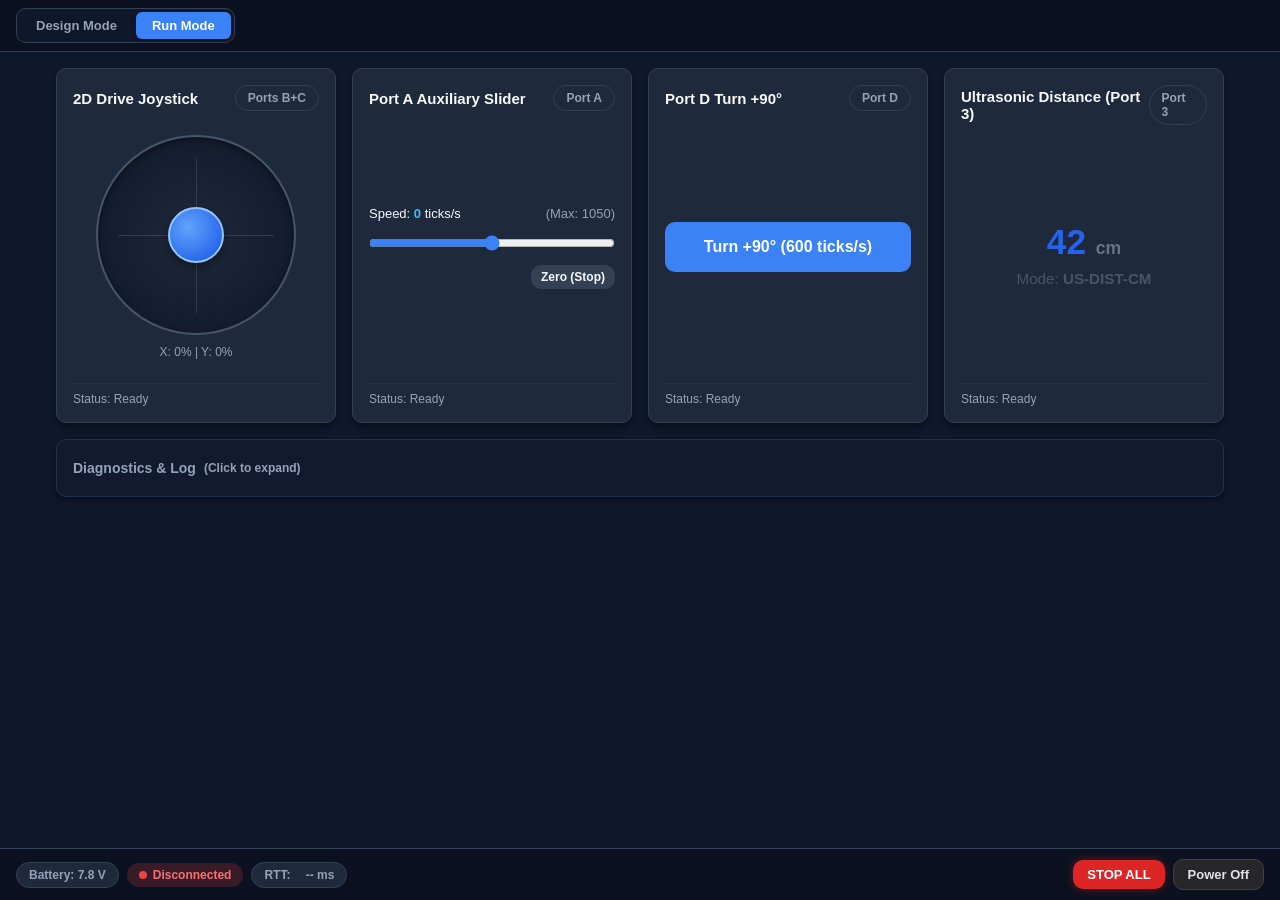
==== web_assets/index.html @ 650af253 "refactor(ui): replace bloated top headers with single tab bar and move status to footer" ====
<!DOCTYPE html>
<html lang="en">
<head>
    <meta charset="UTF-8">
    <meta name="viewport" content="width=device-width, initial-scale=1.0, maximum-scale=1.0, user-scalable=no">
    <title>EV3 Mindstorms - Run Mode</title>
    <link rel="stylesheet" href="style.css">
</head>
<body>
    <!-- Top Tab Navigation -->
    <nav class="top-nav">
        <div class="tab-group">
            <a href="/design" id="btn-mode-design" class="tab-btn">Design Mode</a>
            <a href="/run" id="btn-mode-run" class="tab-btn active">Run Mode</a>
        </div>
    </nav>

    <!-- Main Container -->
    <main class="container">
        <section id="run-view" class="view-panel">
            <div id="run-empty-notice" class="card empty-notice" style="display: none;">
                <h3>No Widgets Configured</h3>
                <p>Configure controls and motor port assignments in Design Mode.</p>
                <a href="/design" class="btn btn-primary" style="margin-top: 12px; display: inline-block;">
                    Open Design Mode
                </a>
            </div>

            <div id="run-widget-list" class="run-widget-list">
                <!-- Dynamically populated run-mode cards -->
            </div>
        </section>

        <!-- Diagnostics Drawer -->
        <section class="diagnostics-drawer card">
            <details id="diagnostics-details">
                <summary class="diagnostics-summary">
                    <span>Diagnostics &amp; Log</span>
                    <span class="text-muted text-sm">(Click to expand)</span>
                </summary>

                <div class="diagnostics-content">
                    <div class="telemetry-table-container">
                        <table class="telemetry-table">
                            <thead>
                                <tr>
                                    <th>Port</th>
                                    <th>Status</th>
                                    <th>Speed</th>
                                    <th>Position</th>
                                    <th>Duty</th>
                                    <th>Polarity</th>
                                </tr>
                            </thead>
                            <tbody id="telemetry-table-body">
                                <tr><td colspan="6" style="text-align:center;">Waiting for telemetry...</td></tr>
                            </tbody>
                        </table>
                    </div>

                    <div class="log-container">
                        <div class="log-header">
                            <span>Command &amp; Event Log</span>
                            <button id="btn-clear-log" class="btn btn-sm btn-secondary">Clear Log</button>
                        </div>
                        <div id="log-box" class="log-box">
                            <div class="log-entry log-info">[System] Run Mode initialized.</div>
                        </div>
                    </div>
                </div>
            </details>
        </section>
    </main>

    <footer class="footer">
        <div class="footer-status">
            <div id="battery-badge" class="badge badge-info" title="EV3 Battery Voltage">
                <span>Battery: <strong id="battery-val">7.8</strong> V</span>
            </div>
            <div id="conn-badge" class="badge badge-connected">
                <span class="dot"></span>
                <span id="conn-text">Online</span>
            </div>
            <div id="latency-badge" class="badge badge-info" title="Round Trip Time">
                <span>RTT: <strong id="latency-val">12</strong> ms</span>
            </div>
        </div>
        <div class="footer-actions">
            <button id="btn-estop-header" class="btn btn-danger btn-estop" title="Emergency Stop All Motors (Spacebar)">
                STOP ALL
            </button>
            <button id="btn-shutdown-header" class="btn btn-secondary btn-shutdown" title="Safely Power Off EV3 Brick">
                Power Off
            </button>
        </div>
    </footer>

    <script src="app.js"></script>
</body>
</html>
---- web_assets/style.css ----
:root {
    --bg-dark: #0f172a;
    --bg-card: #1e293b;
    --bg-card-hover: #334155;
    --text-main: #f8fafc;
    --text-muted: #94a3b8;
    --primary: #3b82f6;
    --primary-hover: #2563eb;
    --danger: #ef4444;
    --danger-hover: #dc2626;
    --warning: #f59e0b;
    --warning-hover: #d97706;
    --success: #10b981;
    --border: #334155;
    --radius: 10px;
    --shadow: 0 4px 6px -1px rgba(0, 0, 0, 0.3), 0 2px 4px -2px rgba(0, 0, 0, 0.3);
}

* {
    box-sizing: border-box;
    margin: 0;
    padding: 0;
    font-family: -apple-system, BlinkMacSystemFont, "Segoe UI", Roboto, Oxygen, Ubuntu, Cantarell, "Open Sans", sans-serif;
    user-select: none;
    -webkit-user-select: none;
    -webkit-touch-callout: none;
}

body {
    background-color: var(--bg-dark);
    color: var(--text-main);
    min-height: 100vh;
    display: flex;
    flex-direction: column;
}

/* Top Tab Navigation */
.top-nav {
    background-color: #0b1120;
    border-bottom: 1px solid var(--border);
    padding: 8px 16px;
    display: flex;
    justify-content: space-between;
    align-items: center;
    position: sticky;
    top: 0;
    z-index: 100;
}

.tab-group {
    display: flex;
    background: #0f172a;
    border-radius: var(--radius);
    padding: 3px;
    border: 1px solid var(--border);
    gap: 3px;
}

.tab-btn {
    background: transparent;
    color: var(--text-muted);
    border-radius: 6px;
    padding: 6px 16px;
    font-size: 13px;
    font-weight: 600;
    text-decoration: none;
    transition: all 0.15s ease;
}

.tab-btn:hover {
    color: var(--text-main);
}

.tab-btn.active {
    background: var(--primary);
    color: #ffffff;
    box-shadow: 0 2px 4px rgba(0, 0, 0, 0.2);
}

/* Badges */
.badge {
    padding: 5px 12px;
    border-radius: 9999px;
    font-size: 12px;
    font-weight: 600;
    display: inline-flex;
    align-items: center;
    gap: 6px;
}

.badge .dot {
    width: 8px;
    height: 8px;
    border-radius: 50%;
}

.badge-connected {
    background-color: rgba(16, 185, 129, 0.2);
    color: #34d399;
}
.badge-connected .dot { background-color: #10b981; }

.badge-connecting {
    background-color: rgba(245, 158, 11, 0.2);
    color: #fbbf24;
}
.badge-connecting .dot { background-color: #f59e0b; }

.badge-error {
    background-color: rgba(239, 68, 68, 0.2);
    color: #f87171;
}
.badge-error .dot { background-color: #ef4444; }

.badge-info {
    background-color: #1e293b;
    color: var(--text-muted);
    border: 1px solid var(--border);
}

#latency-badge {
    min-width: 96px;
    justify-content: center;
    font-variant-numeric: tabular-nums;
}

#latency-val {
    font-variant-numeric: tabular-nums;
    display: inline-block;
    min-width: 20px;
    text-align: right;
}

/* Buttons */
.btn {
    padding: 7px 14px;
    border-radius: var(--radius);
    border: none;
    font-weight: 600;
    font-size: 13px;
    cursor: pointer;
    transition: background-color 0.15s, transform 0.05s;
    display: inline-flex;
    align-items: center;
    justify-content: center;
    gap: 6px;
}

.btn:active {
    transform: scale(0.97);
}

.btn-primary { background-color: var(--primary); color: white; }
.btn-primary:hover { background-color: var(--primary-hover); }

.btn-danger { background-color: var(--danger); color: white; }
.btn-danger:hover { background-color: var(--danger-hover); }

.btn-warning { background-color: var(--warning); color: #1e293b; }
.btn-warning:hover { background-color: var(--warning-hover); }

.btn-secondary { background-color: #334155; color: var(--text-main); }
.btn-secondary:hover { background-color: #475569; }

.btn-sm {
    padding: 5px 10px;
    font-size: 12px;
}

.btn-estop {
    background: #dc2626;
    color: white;
    font-size: 13px;
    box-shadow: 0 0 10px rgba(220, 38, 38, 0.4);
}
.btn-estop:hover { background: #b91c1c; }

.btn-shutdown {
    background: #27272a;
    color: #e4e4e7;
    border: 1px solid #3f3f46;
}
.btn-shutdown:hover { background: #3f3f46; }



/* Layout Container */
.container {
    max-width: 1200px;
    width: 100%;
    margin: 0 auto;
    padding: 16px;
    display: flex;
    flex-direction: column;
    gap: 16px;
    flex: 1;
}

.view-panel {
    display: flex;
    flex-direction: column;
    gap: 16px;
}

/* Card generic */
.card {
    background-color: var(--bg-card);
    border: 1px solid var(--border);
    border-radius: var(--radius);
    padding: 16px;
    box-shadow: var(--shadow);
}

.card-header {
    display: flex;
    justify-content: space-between;
    align-items: center;
    margin-bottom: 12px;
}

.card-header h2, .card-header h3 {
    font-size: 16px;
    font-weight: 600;
}

/* Hardware Inventory Panel */
.hardware-card {
    background: #172033;
}

.hardware-grid {
    display: grid;
    grid-template-columns: repeat(auto-fit, minmax(220px, 1fr));
    gap: 10px;
}

.hw-item {
    background: #0f172a;
    border: 1px solid var(--border);
    border-radius: 8px;
    padding: 10px 12px;
    display: flex;
    justify-content: space-between;
    align-items: center;
}

.hw-port-badge {
    font-weight: 700;
    font-size: 13px;
    color: #f59e0b;
}

.hw-driver {
    font-size: 12px;
    color: var(--text-muted);
}

.hw-connected {
    border-color: rgba(16, 185, 129, 0.4);
}

.hw-disconnected {
    border-color: rgba(148, 163, 184, 0.2);
    opacity: 0.6;
}

/* Builder Toolbar Card */
.builder-toolbar-card {
    background: #1a2436;
}

.builder-toolbar {
    display: flex;
    justify-content: space-between;
    align-items: center;
    flex-wrap: wrap;
    gap: 12px;
}

.builder-select-group {
    display: flex;
    align-items: center;
    gap: 8px;
}

.builder-select-group label {
    font-size: 13px;
    font-weight: 600;
    color: var(--text-muted);
}

.builder-select-group select, .widget-config-field select, .widget-config-field input[type="text"], .widget-config-field input[type="number"] {
    background: #0f172a;
    color: var(--text-main);
    border: 1px solid var(--border);
    border-radius: 6px;
    padding: 6px 10px;
    font-size: 13px;
    outline: none;
    width: 100%;
    max-width: 100%;
    min-width: 0;
    box-sizing: border-box;
    text-overflow: ellipsis;
}

.builder-select-group select:focus, .widget-config-field select:focus, .widget-config-field input:focus {
    border-color: var(--primary);
}

.builder-buttons {
    display: flex;
    gap: 8px;
}

/* Design Widget Card List */
.widget-list-header {
    display: flex;
    justify-content: space-between;
    align-items: center;
    padding: 0 4px;
}

.widget-list-header h3 {
    font-size: 15px;
    color: var(--text-muted);
}

.design-widget-list, .run-widget-list {
    display: grid;
    grid-template-columns: repeat(auto-fit, minmax(260px, 1fr));
    gap: 16px;
}

.design-card {
    background: #1b263b;
    border: 1px dashed #475569;
    border-radius: var(--radius);
    padding: 14px;
    display: flex;
    flex-direction: column;
    gap: 12px;
    min-width: 0;
}

.design-card-header {
    display: flex;
    justify-content: space-between;
    align-items: center;
    border-bottom: 1px solid var(--border);
    padding-bottom: 8px;
}

.design-card-title {
    font-size: 14px;
    font-weight: 700;
    display: flex;
    align-items: center;
    gap: 6px;
}

.widget-config-grid {
    display: grid;
    grid-template-columns: 1fr 1fr;
    gap: 10px;
    min-width: 0;
}

.widget-config-field {
    display: flex;
    flex-direction: column;
    gap: 4px;
    min-width: 0;
}

.widget-config-field.full-width {
    grid-column: 1 / -1;
    min-width: 0;
}

.widget-config-field label {
    font-size: 11px;
    color: var(--text-muted);
    font-weight: 600;
    text-transform: uppercase;
}

/* RUN MODE STYLES */
.run-card {
    background: var(--bg-card);
    border: 1px solid var(--border);
    border-radius: var(--radius);
    padding: 16px;
    box-shadow: var(--shadow);
    display: flex;
    flex-direction: column;
    gap: 12px;
    min-width: 0;
}

.run-card-header {
    display: flex;
    justify-content: space-between;
    align-items: center;
}

.run-card-title {
    font-size: 15px;
    font-weight: 700;
}

.run-card-status {
    font-size: 12px;
    color: var(--text-muted);
    font-variant-numeric: tabular-nums;
    margin-top: auto;
    padding-top: 8px;
    border-top: 1px solid rgba(148, 163, 184, 0.1);
}

.empty-notice {
    text-align: center;
    padding: 40px 20px;
}

.empty-notice h3 {
    margin-bottom: 8px;
}

.empty-notice p {
    color: var(--text-muted);
    font-size: 14px;
}

/* 2D Virtual Joystick Widget */
.joystick-container {
    display: flex;
    flex-direction: column;
    align-items: center;
    justify-content: center;
    flex: 1;
    padding: 12px 0;
    touch-action: none;
}

.joystick-boundary {
    width: 200px;
    height: 200px;
    border-radius: 50%;
    background: radial-gradient(circle, #1e293b 0%, #0f172a 100%);
    border: 2px solid #475569;
    position: relative;
    touch-action: none;
    box-shadow: inset 0 2px 6px rgba(0, 0, 0, 0.5);
    cursor: crosshair;
}

.joystick-crosshair-x {
    position: absolute;
    top: 50%;
    left: 10%;
    right: 10%;
    height: 1px;
    background: rgba(148, 163, 184, 0.2);
    pointer-events: none;
}

.joystick-crosshair-y {
    position: absolute;
    left: 50%;
    top: 10%;
    bottom: 10%;
    width: 1px;
    background: rgba(148, 163, 184, 0.2);
    pointer-events: none;
}

.joystick-knob {
    width: 56px;
    height: 56px;
    border-radius: 50%;
    background: radial-gradient(circle at 35% 35%, #60a5fa 0%, #2563eb 80%);
    border: 2px solid #93c5fd;
    position: absolute;
    top: calc(50% - 28px);
    left: calc(50% - 28px);
    cursor: grab;
    touch-action: none;
    box-shadow: 0 4px 10px rgba(0, 0, 0, 0.4);
    transition: transform 0.05s ease-out;
}

.joystick-knob:active, .joystick-knob.active {
    cursor: grabbing;
    background: radial-gradient(circle at 35% 35%, #93c5fd 0%, #1d4ed8 80%);
    box-shadow: 0 0 14px rgba(59, 130, 246, 0.7);
}

.joystick-readout {
    margin-top: 10px;
    font-size: 12px;
    color: var(--text-muted);
    font-variant-numeric: tabular-nums;
    text-align: center;
}

/* Speed Slider Widget */
.run-slider-box {
    display: flex;
    flex-direction: column;
    justify-content: center;
    flex: 1;
    gap: 8px;
    padding: 8px 0;
}

.slider-val-row {
    display: flex;
    justify-content: space-between;
    align-items: center;
    font-size: 13px;
}

.slider-val-readout {
    font-weight: 700;
    color: #38bdf8;
    font-variant-numeric: tabular-nums;
}

.run-range-slider {
    width: 100%;
    height: 28px;
    accent-color: var(--primary);
    cursor: pointer;
}

.slider-actions {
    display: flex;
    justify-content: flex-end;
    gap: 8px;
}

/* Action Buttons (Momentary, Toggle, Timed, Step) */
.run-button-box {
    display: flex;
    flex-direction: column;
    justify-content: center;
    flex: 1;
    gap: 8px;
    padding: 8px 0;
}

/* Sensor Display Widget */
.run-sensor-box {
    display: flex;
    flex-direction: column;
    justify-content: center;
    flex: 1;
    text-align: center;
    padding: 18px 0;
}

.btn-big-action {
    width: 100%;
    padding: 16px;
    font-size: 16px;
    border-radius: var(--radius);
    touch-action: manipulation;
}

.btn-big-action.toggle-active {
    background-color: var(--success);
    color: #0f172a;
    box-shadow: 0 0 12px rgba(16, 185, 129, 0.5);
}

/* Diagnostics Drawer */
.diagnostics-drawer {
    background: #111a2e;
    border-color: #24324a;
}

.diagnostics-summary {
    cursor: pointer;
    font-size: 14px;
    font-weight: 600;
    color: var(--text-muted);
    display: flex;
    align-items: center;
    gap: 8px;
    padding: 4px 0;
}

.diagnostics-summary:hover {
    color: var(--text-main);
}

.diagnostics-content {
    margin-top: 14px;
    display: flex;
    flex-direction: column;
    gap: 16px;
}

.telemetry-table-container {
    overflow-x: auto;
}

.telemetry-table {
    width: 100%;
    border-collapse: collapse;
    font-size: 12px;
}

.telemetry-table th, .telemetry-table td {
    padding: 6px 10px;
    border-bottom: 1px solid var(--border);
    text-align: left;
    font-variant-numeric: tabular-nums;
}

.telemetry-table th {
    color: var(--text-muted);
    font-weight: 600;
    text-transform: uppercase;
}

.log-container {
    display: flex;
    flex-direction: column;
    gap: 6px;
}

.log-header {
    display: flex;
    justify-content: space-between;
    align-items: center;
    font-size: 13px;
    font-weight: 600;
}

.log-box {
    background: #090e1a;
    border: 1px solid var(--border);
    border-radius: 6px;
    height: 120px;
    overflow-y: auto;
    padding: 8px;
    font-family: monospace;
    font-size: 11px;
}

.log-entry {
    line-height: 1.5;
}

.log-info { color: #94a3b8; }
.log-success { color: #34d399; }
.log-error { color: #f87171; }

/* Footer Status Bar */
.footer {
    display: flex;
    justify-content: space-between;
    align-items: center;
    padding: 10px 16px;
    background-color: #0b1120;
    border-top: 1px solid var(--border);
    margin-top: auto;
    gap: 12px;
    flex-wrap: wrap;
}

.footer-status {
    display: flex;
    align-items: center;
    gap: 8px;
    flex-wrap: wrap;
}

.footer-actions {
    display: flex;
    align-items: center;
    gap: 8px;
}

.text-muted { color: var(--text-muted); }
.text-sm { font-size: 12px; }

/* Mobile Optimizations */
@media (max-width: 600px) {
    .top-nav {
        padding: 6px 10px;
    }
    .footer {
        justify-content: center;
        padding: 8px 10px;
    }
    .container {
        padding: 10px;
    }
    .design-widget-list, .run-widget-list {
        grid-template-columns: 1fr;
    }
    .widget-config-grid {
        grid-template-columns: 1fr;
    }
}
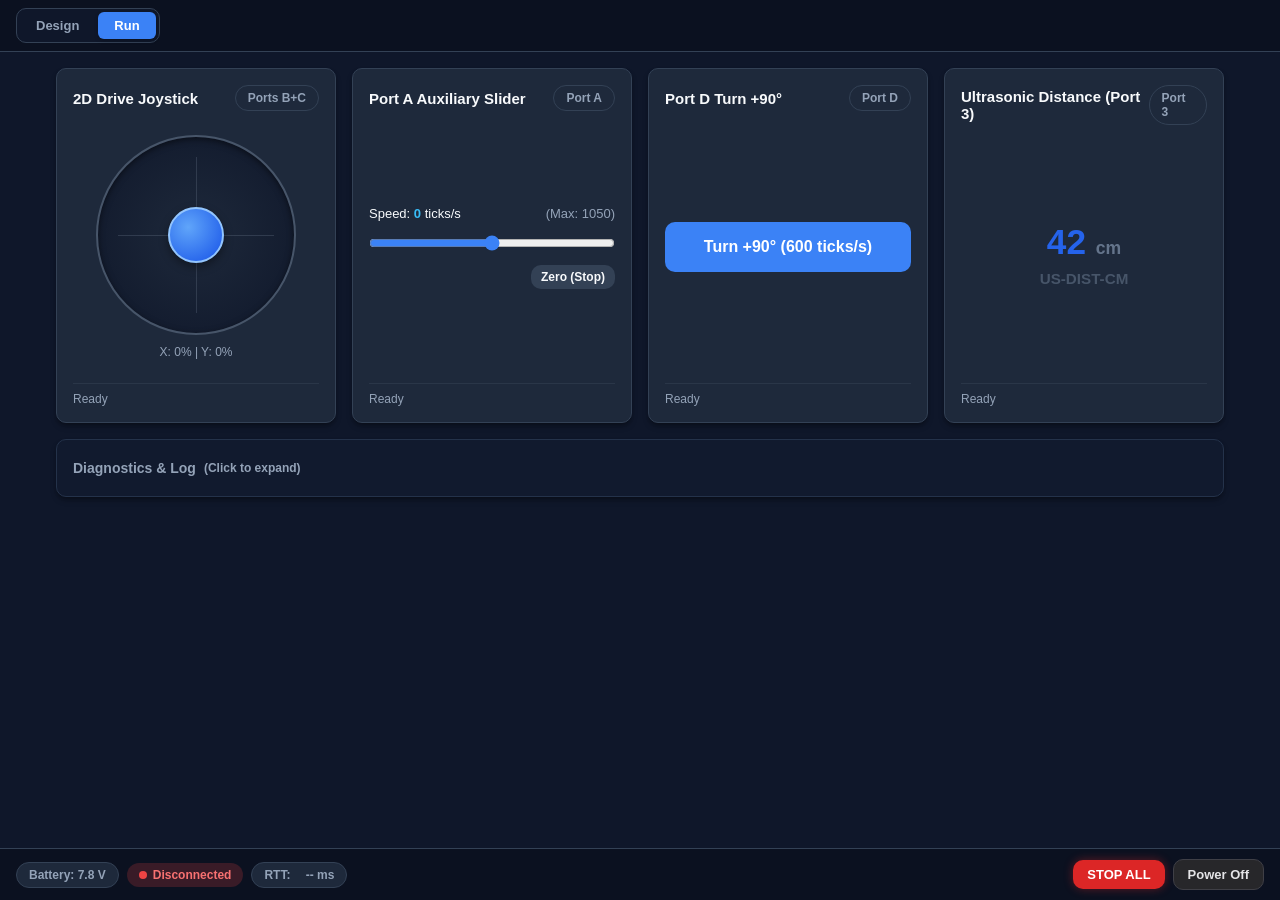
==== commit b237f04e: "refactor(ui): remove word 'Mode' and eliminate redundant labels" ====
--- a/web_assets/index.html
+++ b/web_assets/index.html
@@ -3,15 +3,15 @@
 <head>
     <meta charset="UTF-8">
     <meta name="viewport" content="width=device-width, initial-scale=1.0, maximum-scale=1.0, user-scalable=no">
-    <title>EV3 Mindstorms - Run Mode</title>
+    <title>EV3 Mindstorms - Run</title>
     <link rel="stylesheet" href="style.css">
 </head>
 <body>
     <!-- Top Tab Navigation -->
     <nav class="top-nav">
         <div class="tab-group">
-            <a href="/design" id="btn-mode-design" class="tab-btn">Design Mode</a>
-            <a href="/run" id="btn-mode-run" class="tab-btn active">Run Mode</a>
+            <a href="/design" id="btn-mode-design" class="tab-btn">Design</a>
+            <a href="/run" id="btn-mode-run" class="tab-btn active">Run</a>
         </div>
     </nav>
 
@@ -19,15 +19,15 @@
     <main class="container">
         <section id="run-view" class="view-panel">
             <div id="run-empty-notice" class="card empty-notice" style="display: none;">
-                <h3>No Widgets Configured</h3>
-                <p>Configure controls and motor port assignments in Design Mode.</p>
+                <h3>No Controls Configured</h3>
+                <p>Create robot controls and assign motor ports.</p>
                 <a href="/design" class="btn btn-primary" style="margin-top: 12px; display: inline-block;">
-                    Open Design Mode
+                    Open Design
                 </a>
             </div>
 
             <div id="run-widget-list" class="run-widget-list">
-                <!-- Dynamically populated run-mode cards -->
+                <!-- Dynamically populated run cards -->
             </div>
         </section>
 
@@ -61,10 +61,10 @@
                     <div class="log-container">
                         <div class="log-header">
                             <span>Command &amp; Event Log</span>
-                            <button id="btn-clear-log" class="btn btn-sm btn-secondary">Clear Log</button>
+                            <button id="btn-clear-log" class="btn btn-sm btn-secondary">Clear</button>
                         </div>
                         <div id="log-box" class="log-box">
-                            <div class="log-entry log-info">[System] Run Mode initialized.</div>
+                            <div class="log-entry log-info">[System] Run initialized.</div>
                         </div>
                     </div>
                 </div>
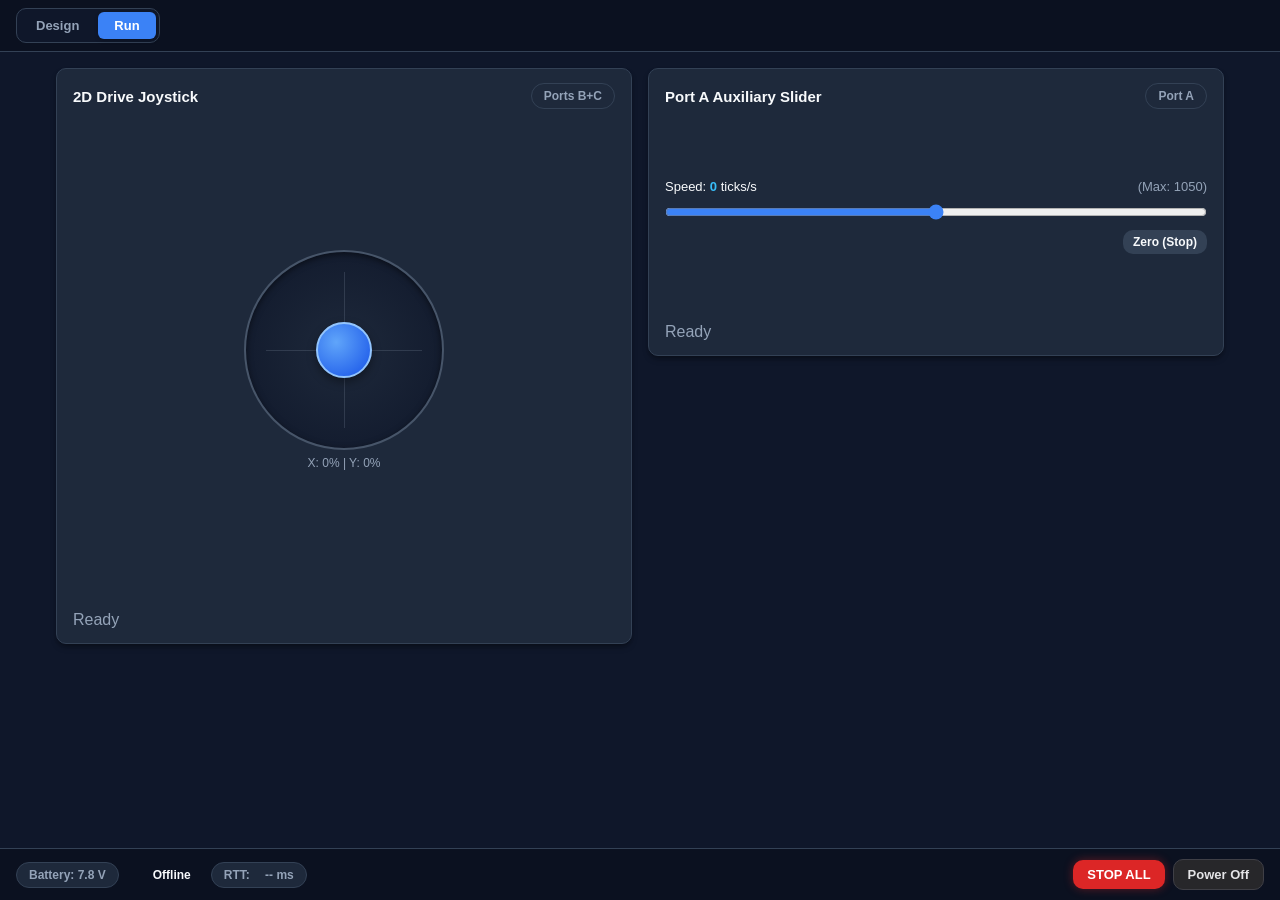
==== commit 25110ed2: "refactor(ui): eliminate over-engineering across joystick, buttons, assets, and frontend code" ====
--- a/web_assets/index.html
+++ b/web_assets/index.html
@@ -30,46 +30,6 @@
                 <!-- Dynamically populated run cards -->
             </div>
         </section>
-
-        <!-- Diagnostics Drawer -->
-        <section class="diagnostics-drawer card">
-            <details id="diagnostics-details">
-                <summary class="diagnostics-summary">
-                    <span>Diagnostics &amp; Log</span>
-                    <span class="text-muted text-sm">(Click to expand)</span>
-                </summary>
-
-                <div class="diagnostics-content">
-                    <div class="telemetry-table-container">
-                        <table class="telemetry-table">
-                            <thead>
-                                <tr>
-                                    <th>Port</th>
-                                    <th>Status</th>
-                                    <th>Speed</th>
-                                    <th>Position</th>
-                                    <th>Duty</th>
-                                    <th>Polarity</th>
-                                </tr>
-                            </thead>
-                            <tbody id="telemetry-table-body">
-                                <tr><td colspan="6" style="text-align:center;">Waiting for telemetry...</td></tr>
-                            </tbody>
-                        </table>
-                    </div>
-
-                    <div class="log-container">
-                        <div class="log-header">
-                            <span>Command &amp; Event Log</span>
-                            <button id="btn-clear-log" class="btn btn-sm btn-secondary">Clear</button>
-                        </div>
-                        <div id="log-box" class="log-box">
-                            <div class="log-entry log-info">[System] Run initialized.</div>
-                        </div>
-                    </div>
-                </div>
-            </details>
-        </section>
     </main>
 
     <footer class="footer">
--- a/web_assets/style.css
+++ b/web_assets/style.css
@@ -326,10 +326,25 @@
     color: var(--text-muted);
 }
 
-.design-widget-list, .run-widget-list {
+.design-widget-list {
     display: grid;
-    grid-template-columns: repeat(auto-fit, minmax(260px, 1fr));
+    grid-template-columns: repeat(auto-fit, minmax(280px, 1fr));
     gap: 16px;
+}
+
+.run-widget-list {
+    display: grid;
+    grid-template-columns: repeat(2, 1fr);
+    grid-auto-flow: dense;
+    gap: 14px;
+    align-items: stretch;
+}
+
+@media (min-width: 768px) {
+    .run-widget-list {
+        grid-template-columns: repeat(4, 1fr);
+        gap: 16px;
+    }
 }
 
 .design-card {
@@ -385,17 +400,34 @@
     text-transform: uppercase;
 }
 
-/* RUN MODE STYLES */
+/* RUN DASHBOARD STYLES */
 .run-card {
     background: var(--bg-card);
     border: 1px solid var(--border);
     border-radius: var(--radius);
-    padding: 16px;
+    padding: 14px 16px;
     box-shadow: var(--shadow);
     display: flex;
     flex-direction: column;
-    gap: 12px;
+    justify-content: space-between;
     min-width: 0;
+    box-sizing: border-box;
+}
+
+/* 2x2 Square Widget (Joystick) */
+.run-card-2x2 {
+    grid-column: span 2;
+    grid-row: span 2;
+    aspect-ratio: 1 / 1;
+    min-height: min-content;
+}
+
+/* 2x1 Half-Height Widget (Slider, Buttons, Sensor) */
+.run-card-2x1 {
+    grid-column: span 2;
+    grid-row: span 1;
+    aspect-ratio: 2 / 1;
+    min-height: min-content;
 }
 
 .run-card-header {
@@ -439,13 +471,13 @@
     align-items: center;
     justify-content: center;
     flex: 1;
-    padding: 12px 0;
+    padding: 4px 0;
     touch-action: none;
 }
 
 .joystick-boundary {
-    width: 200px;
-    height: 200px;
+    width: clamp(150px, 42vw, 200px);
+    height: clamp(150px, 42vw, 200px);
     border-radius: 50%;
     background: radial-gradient(circle, #1e293b 0%, #0f172a 100%);
     border: 2px solid #475569;
@@ -497,7 +529,7 @@
 }
 
 .joystick-readout {
-    margin-top: 10px;
+    margin-top: 6px;
     font-size: 12px;
     color: var(--text-muted);
     font-variant-numeric: tabular-nums;
@@ -510,8 +542,8 @@
     flex-direction: column;
     justify-content: center;
     flex: 1;
-    gap: 8px;
-    padding: 8px 0;
+    gap: 6px;
+    padding: 2px 0;
 }
 
 .slider-val-row {
@@ -529,7 +561,7 @@
 
 .run-range-slider {
     width: 100%;
-    height: 28px;
+    height: 24px;
     accent-color: var(--primary);
     cursor: pointer;
 }
@@ -537,7 +569,6 @@
 .slider-actions {
     display: flex;
     justify-content: flex-end;
-    gap: 8px;
 }
 
 /* Action Buttons (Momentary, Toggle, Timed, Step) */
@@ -546,8 +577,7 @@
     flex-direction: column;
     justify-content: center;
     flex: 1;
-    gap: 8px;
-    padding: 8px 0;
+    padding: 2px 0;
 }
 
 /* Sensor Display Widget */
@@ -557,13 +587,14 @@
     justify-content: center;
     flex: 1;
     text-align: center;
-    padding: 18px 0;
+    padding: 4px 0;
 }
 
 .btn-big-action {
     width: 100%;
-    padding: 16px;
-    font-size: 16px;
+    padding: 12px 14px;
+    font-size: 14px;
+    font-weight: 600;
     border-radius: var(--radius);
     touch-action: manipulation;
 }
@@ -699,7 +730,7 @@
     .container {
         padding: 10px;
     }
-    .design-widget-list, .run-widget-list {
+    .design-widget-list {
         grid-template-columns: 1fr;
     }
     .widget-config-grid {
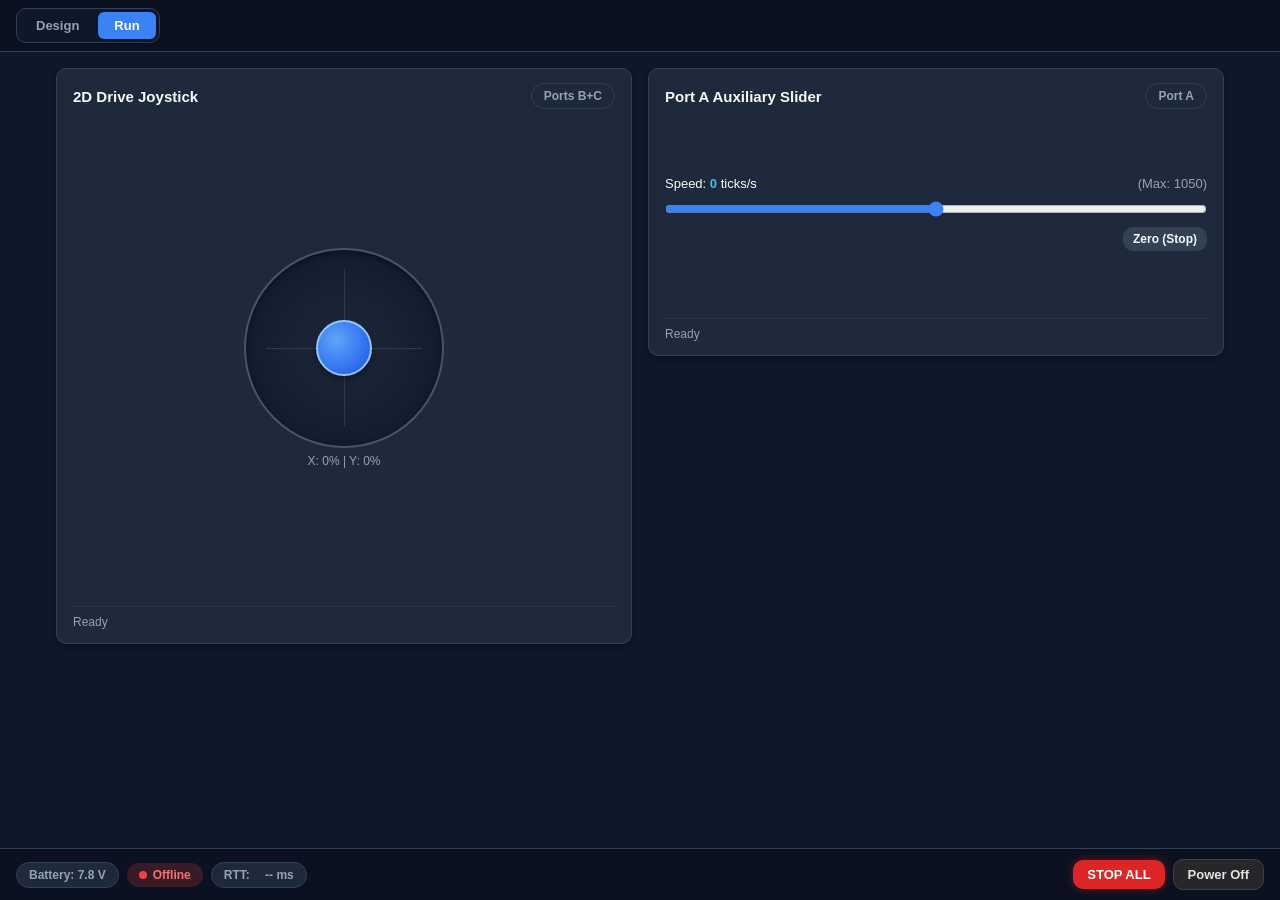
==== commit 47873ae4: "refactor: simplify codebase, unify API routing, eliminate dead code, and add architectural placement" ====
--- a/web_assets/index.html
+++ b/web_assets/index.html
@@ -10,8 +10,8 @@
     <!-- Top Tab Navigation -->
     <nav class="top-nav">
         <div class="tab-group">
-            <a href="/design" id="btn-mode-design" class="tab-btn">Design</a>
-            <a href="/run" id="btn-mode-run" class="tab-btn active">Run</a>
+            <a href="/design" id="btn-nav-design" class="tab-btn">Design</a>
+            <a href="/run" id="btn-nav-run" class="tab-btn active">Run</a>
         </div>
     </nav>
 
--- a/web_assets/style.css
+++ b/web_assets/style.css
@@ -100,17 +100,21 @@
 }
 .badge-connected .dot { background-color: #10b981; }
 
-.badge-connecting {
-    background-color: rgba(245, 158, 11, 0.2);
-    color: #fbbf24;
-}
-.badge-connecting .dot { background-color: #f59e0b; }
-
-.badge-error {
+.badge-disconnected {
     background-color: rgba(239, 68, 68, 0.2);
     color: #f87171;
 }
-.badge-error .dot { background-color: #ef4444; }
+.badge-disconnected .dot { background-color: #ef4444; }
+
+.badge-ready {
+    background-color: rgba(59, 130, 246, 0.2);
+    color: #60a5fa;
+}
+
+.badge-running {
+    background-color: rgba(16, 185, 129, 0.2);
+    color: #34d399;
+}
 
 .badge-info {
     background-color: #1e293b;
@@ -155,9 +159,6 @@
 
 .btn-danger { background-color: var(--danger); color: white; }
 .btn-danger:hover { background-color: var(--danger-hover); }
-
-.btn-warning { background-color: var(--warning); color: #1e293b; }
-.btn-warning:hover { background-color: var(--warning-hover); }
 
 .btn-secondary { background-color: #334155; color: var(--text-main); }
 .btn-secondary:hover { background-color: #475569; }
@@ -240,28 +241,29 @@
     border-radius: 8px;
     padding: 10px 12px;
     display: flex;
-    justify-content: space-between;
-    align-items: center;
-}
-
-.hw-port-badge {
+    flex-direction: column;
+    gap: 4px;
+}
+
+.hw-item.active {
+    border-color: rgba(16, 185, 129, 0.4);
+}
+
+.hw-item-header {
+    display: flex;
+    justify-content: space-between;
+    align-items: center;
+}
+
+.hw-port-label {
     font-weight: 700;
     font-size: 13px;
     color: #f59e0b;
 }
 
-.hw-driver {
+.hw-driver-name {
     font-size: 12px;
     color: var(--text-muted);
-}
-
-.hw-connected {
-    border-color: rgba(16, 185, 129, 0.4);
-}
-
-.hw-disconnected {
-    border-color: rgba(148, 163, 184, 0.2);
-    opacity: 0.6;
 }
 
 /* Builder Toolbar Card */
@@ -441,7 +443,7 @@
     font-weight: 700;
 }
 
-.run-card-status {
+.run-card-footer {
     font-size: 12px;
     color: var(--text-muted);
     font-variant-numeric: tabular-nums;
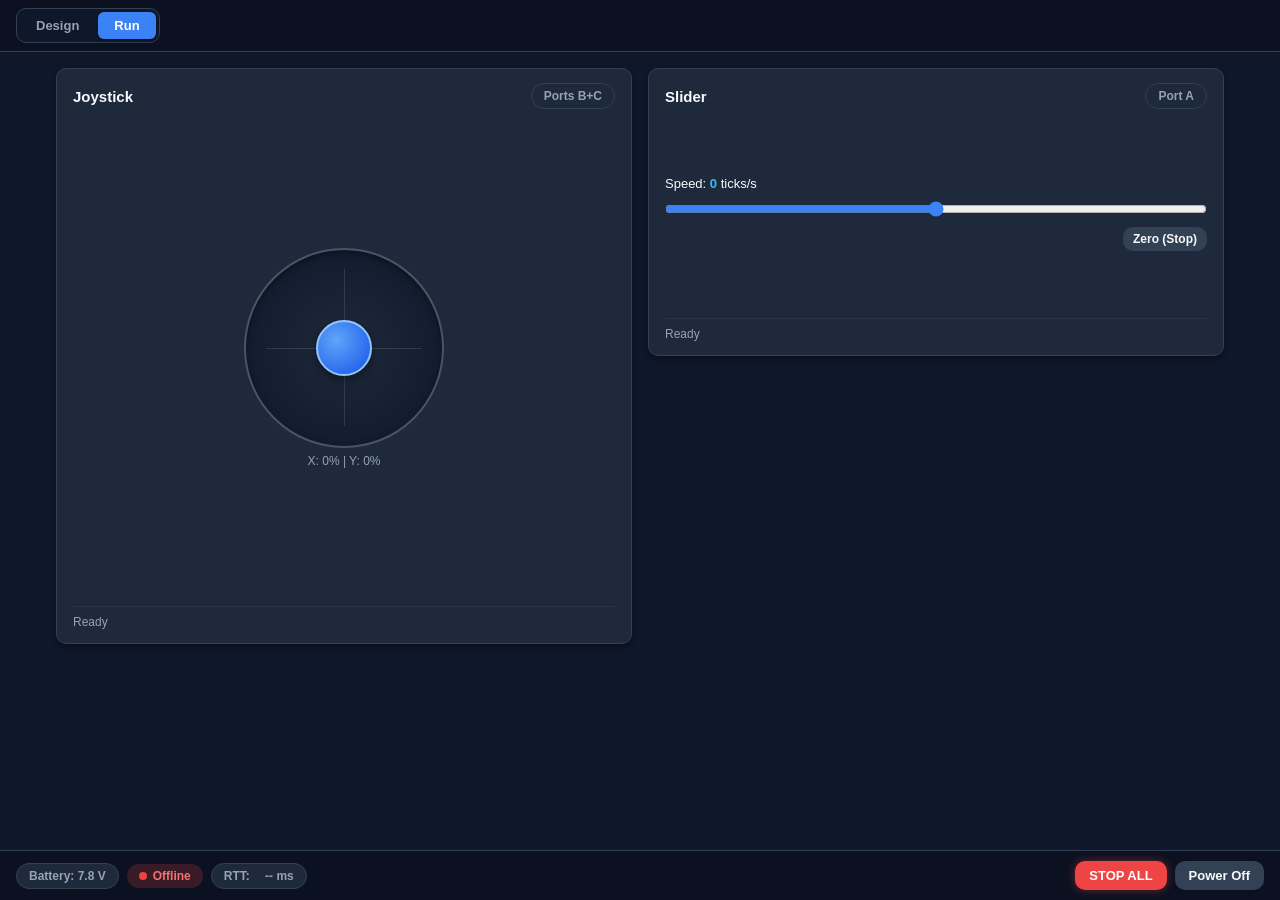
==== commit fa599ee5: "refactor(ui): eliminate redundant button CSS classes and layer styling" ====
--- a/web_assets/index.html
+++ b/web_assets/index.html
@@ -46,10 +46,10 @@
             </div>
         </div>
         <div class="footer-actions">
-            <button id="btn-estop-header" class="btn btn-danger btn-estop" title="Emergency Stop All Motors (Spacebar)">
+            <button id="btn-estop-header" class="btn btn-danger" title="Emergency Stop All Motors (Spacebar)">
                 STOP ALL
             </button>
-            <button id="btn-shutdown-header" class="btn btn-secondary btn-shutdown" title="Safely Power Off EV3 Brick">
+            <button id="btn-shutdown-header" class="btn btn-secondary" title="Safely Power Off EV3 Brick">
                 Power Off
             </button>
         </div>
--- a/web_assets/style.css
+++ b/web_assets/style.css
@@ -168,20 +168,9 @@
     font-size: 12px;
 }
 
-.btn-estop {
-    background: #dc2626;
-    color: white;
-    font-size: 13px;
-    box-shadow: 0 0 10px rgba(220, 38, 38, 0.4);
-}
-.btn-estop:hover { background: #b91c1c; }
-
-.btn-shutdown {
-    background: #27272a;
-    color: #e4e4e7;
-    border: 1px solid #3f3f46;
-}
-.btn-shutdown:hover { background: #3f3f46; }
+#btn-estop-header {
+    box-shadow: 0 0 10px rgba(239, 68, 68, 0.4);
+}
 
 
 
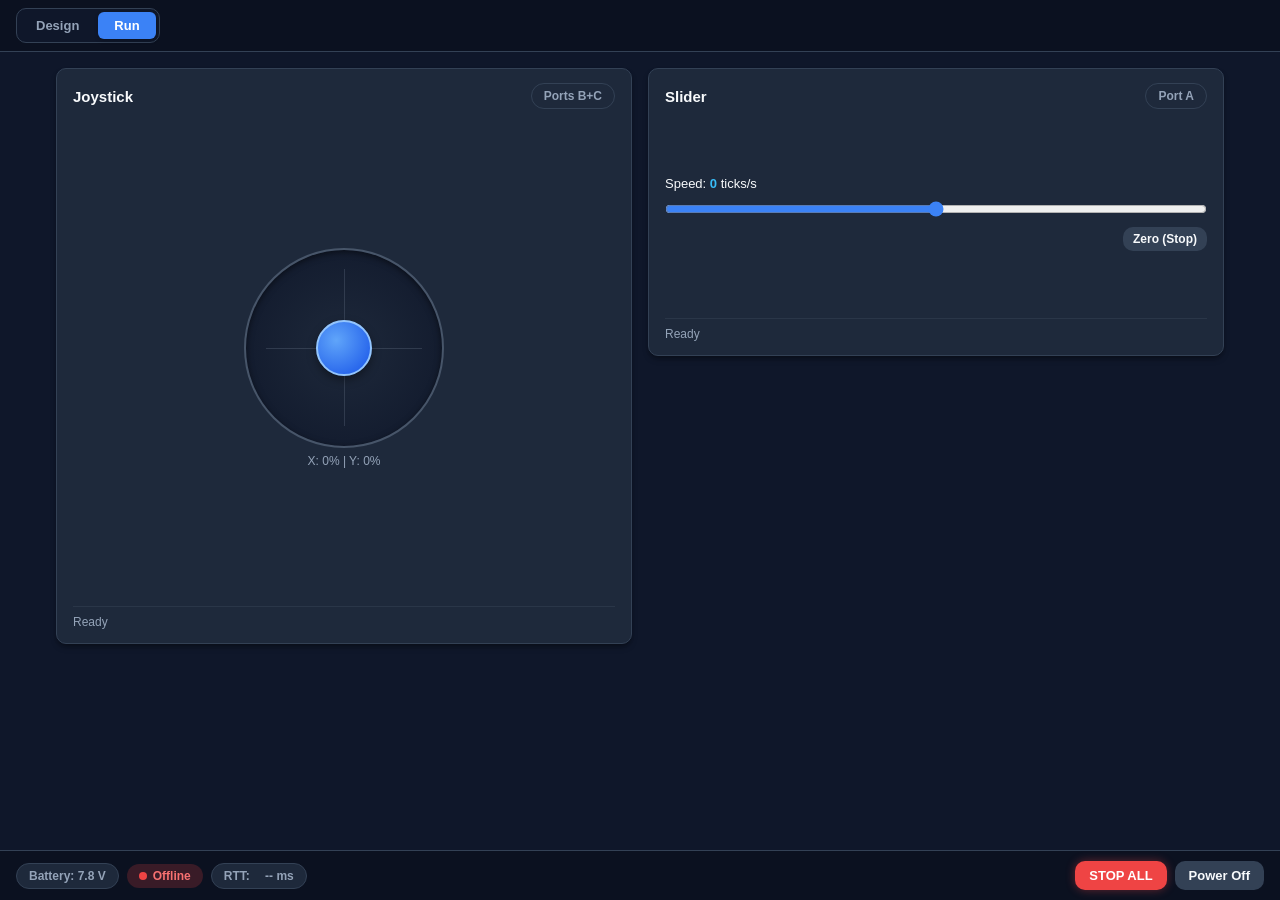
==== commit 03b0679d: "refactor(web): harmonize template styling and eliminate inline CSS" ====
--- a/web_assets/index.html
+++ b/web_assets/index.html
@@ -21,7 +21,7 @@
             <div id="run-empty-notice" class="card empty-notice" style="display: none;">
                 <h3>No Controls Configured</h3>
                 <p>Create robot controls and assign motor ports.</p>
-                <a href="/design" class="btn btn-primary" style="margin-top: 12px; display: inline-block;">
+                <a href="/design" class="btn btn-primary">
                     Open Design
                 </a>
             </div>
--- a/web_assets/style.css
+++ b/web_assets/style.css
@@ -453,6 +453,10 @@
 .empty-notice p {
     color: var(--text-muted);
     font-size: 14px;
+}
+
+.empty-notice .btn {
+    margin-top: 12px;
 }
 
 /* 2D Virtual Joystick Widget */
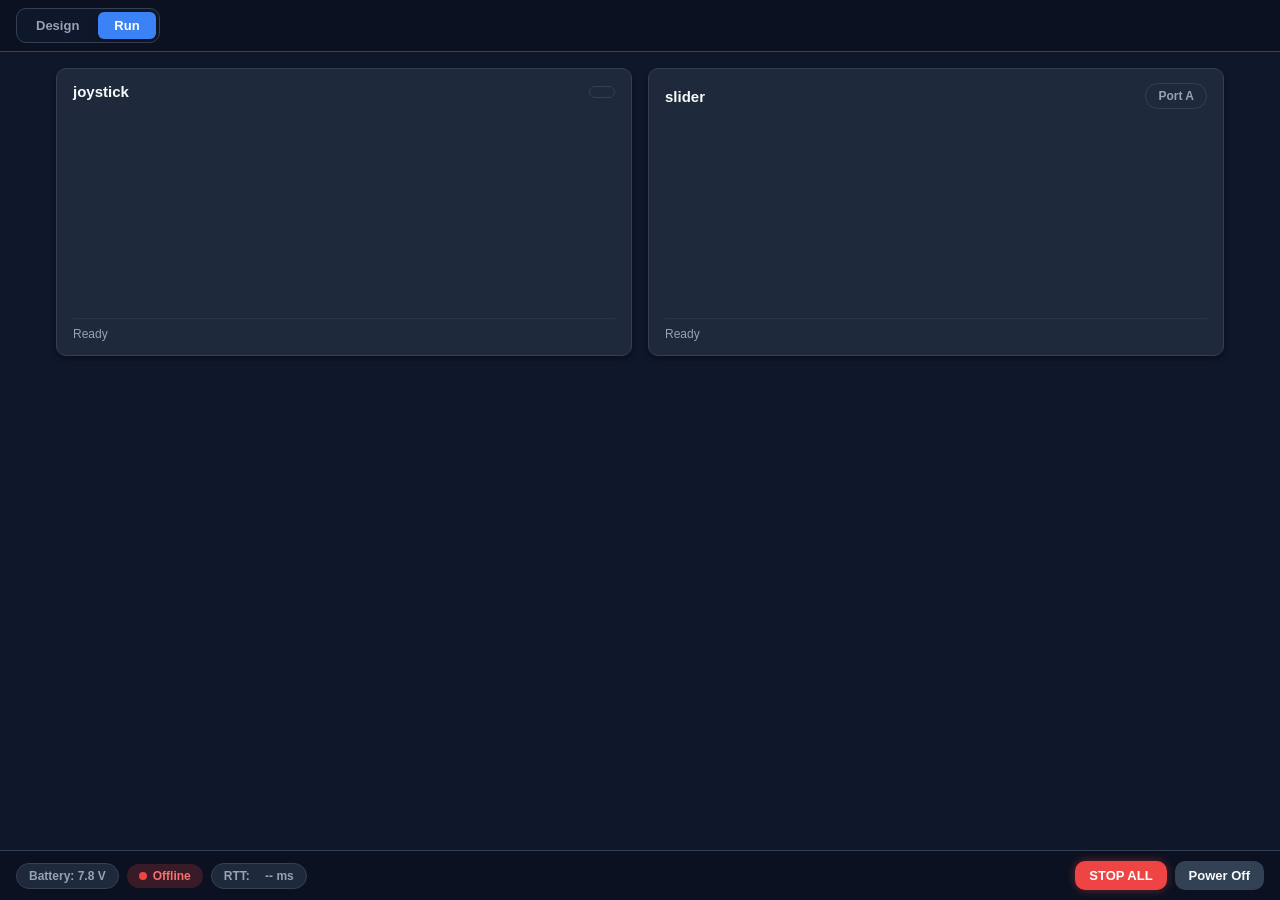
==== commit 82890f44: "feat(widgets): implement modular ES widgets, dynamic updater, and e2e update test" ====
--- a/web_assets/index.html
+++ b/web_assets/index.html
@@ -55,6 +55,6 @@
         </div>
     </footer>
 
-    <script src="app.js"></script>
+    <script type="module" src="app.js"></script>
 </body>
 </html>
--- a/web_assets/style.css
+++ b/web_assets/style.css
@@ -94,7 +94,8 @@
     border-radius: 50%;
 }
 
-.badge-connected {
+.badge-connected,
+.badge-running {
     background-color: rgba(16, 185, 129, 0.2);
     color: #34d399;
 }
@@ -109,11 +110,6 @@
 .badge-ready {
     background-color: rgba(59, 130, 246, 0.2);
     color: #60a5fa;
-}
-
-.badge-running {
-    background-color: rgba(16, 185, 129, 0.2);
-    color: #34d399;
 }
 
 .badge-info {
@@ -391,6 +387,98 @@
     text-transform: uppercase;
 }
 
+.multi-motor-toggle {
+    display: inline-flex;
+    align-items: center;
+    gap: 8px;
+    font-size: 12px;
+    font-weight: 600;
+    color: var(--text-main);
+    cursor: pointer;
+    user-select: none;
+    text-transform: none !important;
+}
+
+.multi-motor-container {
+    grid-column: 1 / -1;
+    display: grid;
+    grid-template-columns: 1fr 1fr;
+    gap: 10px;
+    background: #0f172a;
+    border: 1px solid var(--border);
+    border-radius: var(--radius);
+    padding: 10px;
+}
+
+@media (max-width: 480px) {
+    .multi-motor-container {
+        grid-template-columns: 1fr;
+    }
+}
+
+.multi-motor-column {
+    display: flex;
+    flex-direction: column;
+    gap: 6px;
+    min-width: 0;
+}
+
+.multi-motor-heading {
+    font-size: 11px;
+    font-weight: 600;
+    color: var(--text-muted);
+    text-transform: uppercase;
+    border-bottom: 1px solid rgba(148, 163, 184, 0.15);
+    padding-bottom: 4px;
+}
+
+.multi-motor-grid {
+    display: flex;
+    flex-direction: column;
+    gap: 4px;
+}
+
+.multi-motor-row {
+    display: flex;
+    justify-content: space-between;
+    align-items: center;
+    padding: 4px 6px;
+    background: rgba(30, 41, 59, 0.5);
+    border-radius: 4px;
+    font-size: 12px;
+}
+
+.multi-motor-row:hover {
+    background: rgba(255, 255, 255, 0.05);
+}
+
+.multi-motor-label {
+    display: flex;
+    align-items: center;
+    gap: 6px;
+    cursor: pointer;
+    user-select: none;
+    font-size: 12px;
+    font-weight: 500;
+    color: var(--text-main);
+}
+
+.multi-motor-invert-label {
+    display: flex;
+    align-items: center;
+    gap: 4px;
+    font-size: 11px;
+    color: var(--text-muted);
+    cursor: pointer;
+    user-select: none;
+}
+
+.multi-motor-invert-label.disabled {
+    opacity: 0.35;
+    cursor: not-allowed;
+    pointer-events: none;
+}
+
 /* RUN DASHBOARD STYLES */
 .run-card {
     background: var(--bg-card);
@@ -466,13 +554,17 @@
     align-items: center;
     justify-content: center;
     flex: 1;
-    padding: 4px 0;
+    min-height: 0;
+    padding: 2px 0;
     touch-action: none;
 }
 
 .joystick-boundary {
-    width: clamp(150px, 42vw, 200px);
-    height: clamp(150px, 42vw, 200px);
+    width: clamp(220px, 70vw, 300px);
+    height: clamp(220px, 70vw, 300px);
+    max-width: 90%;
+    max-height: 90%;
+    aspect-ratio: 1 / 1;
     border-radius: 50%;
     background: radial-gradient(circle, #1e293b 0%, #0f172a 100%);
     border: 2px solid #475569;
@@ -503,14 +595,14 @@
 }
 
 .joystick-knob {
-    width: 56px;
-    height: 56px;
+    width: 60px;
+    height: 60px;
     border-radius: 50%;
     background: radial-gradient(circle at 35% 35%, #60a5fa 0%, #2563eb 80%);
     border: 2px solid #93c5fd;
     position: absolute;
-    top: calc(50% - 28px);
-    left: calc(50% - 28px);
+    top: calc(50% - 30px);
+    left: calc(50% - 30px);
     cursor: grab;
     touch-action: none;
     box-shadow: 0 4px 10px rgba(0, 0, 0, 0.4);
@@ -529,6 +621,72 @@
     color: var(--text-muted);
     font-variant-numeric: tabular-nums;
     text-align: center;
+}
+
+/* Dual vertical throttle columns for independent track speed regulation. */
+.tank-controls-container {
+    display: flex;
+    justify-content: space-around;
+    align-items: center;
+    flex: 1;
+    min-height: 0;
+    padding: 8px 12px;
+    gap: 16px;
+}
+
+.tank-track-col {
+    display: flex;
+    flex-direction: column;
+    align-items: center;
+    gap: 8px;
+    flex: 1;
+}
+
+.tank-track-title {
+    font-size: 13px;
+    font-weight: 600;
+    color: var(--text-muted);
+}
+
+.tank-slider-wrapper {
+    display: flex;
+    justify-content: center;
+    align-items: center;
+    height: 160px;
+    width: 48px;
+}
+
+.run-tank-slider {
+    writing-mode: vertical-lr;
+    direction: rtl;
+    appearance: slider-vertical;
+    -webkit-appearance: slider-vertical;
+    width: 28px;
+    height: 140px;
+    accent-color: var(--primary);
+    cursor: pointer;
+}
+
+.tank-speed-readout {
+    font-size: 13px;
+    font-weight: 700;
+    color: #38bdf8;
+    font-variant-numeric: tabular-nums;
+    min-width: 44px;
+    text-align: center;
+}
+
+.tank-track-divider {
+    width: 1px;
+    height: 140px;
+    background: var(--border);
+    opacity: 0.6;
+}
+
+.tank-actions {
+    display: flex;
+    justify-content: center;
+    padding-top: 6px;
 }
 
 /* Speed Slider Widget */
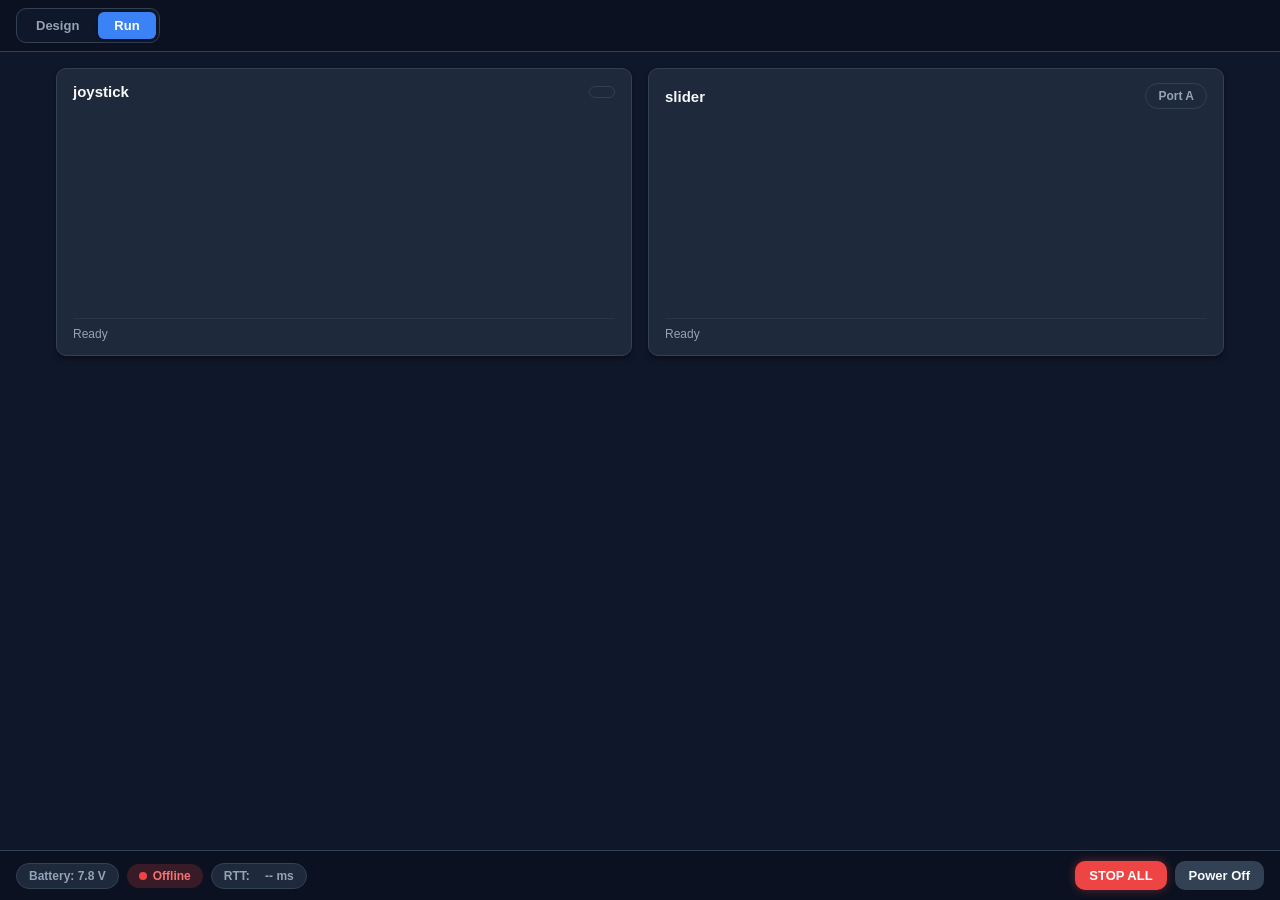
==== commit e918ad2c: "Unify index.html and design.html and DRY up app.js widget discovery and telemetry" ====
--- a/web_assets/index.html
+++ b/web_assets/index.html
@@ -3,7 +3,7 @@
 <head>
     <meta charset="UTF-8">
     <meta name="viewport" content="width=device-width, initial-scale=1.0, maximum-scale=1.0, user-scalable=no">
-    <title>EV3 Mindstorms - Run</title>
+    <title>EV3 Mindstorms</title>
     <link rel="stylesheet" href="style.css">
 </head>
 <body>
@@ -13,15 +13,19 @@
             <a href="/design" id="btn-nav-design" class="tab-btn">Design</a>
             <a href="/run" id="btn-nav-run" class="tab-btn active">Run</a>
         </div>
+        <button id="btn-rescan" class="btn btn-secondary btn-sm" style="display: none;" title="Scan for connected hardware on all ports">
+            Rescan
+        </button>
     </nav>
 
     <!-- Main Container -->
     <main class="container">
+        <!-- Run View -->
         <section id="run-view" class="view-panel">
             <div id="run-empty-notice" class="card empty-notice" style="display: none;">
                 <h3>No Controls Configured</h3>
                 <p>Create robot controls and assign motor ports.</p>
-                <a href="/design" class="btn btn-primary">
+                <a href="/design" id="btn-open-design" class="btn btn-primary">
                     Open Design
                 </a>
             </div>
@@ -29,6 +33,84 @@
             <div id="run-widget-list" class="run-widget-list">
                 <!-- Dynamically populated run cards -->
             </div>
+        </section>
+
+        <!-- Design View -->
+        <section id="design-view" class="view-panel" style="display: none;">
+            <!-- Hardware Inventory Panel -->
+            <div class="card hardware-card">
+                <div class="card-header">
+                    <h3>Connected Hardware</h3>
+                    <span class="badge badge-info" id="hw-count-badge">Detecting...</span>
+                </div>
+                <div class="hardware-grid" id="hardware-list">
+                    <div class="hw-item">Loading hardware status...</div>
+                </div>
+            </div>
+
+            <!-- Widget Builder Toolbar -->
+            <div class="card builder-toolbar-card">
+                <div class="builder-toolbar">
+                    <div class="builder-select-group">
+                        <label for="widget-type-select">Type:</label>
+                        <select id="widget-type-select"></select>
+                    </div>
+                    <div class="builder-buttons">
+                        <button id="btn-add-widget" class="btn btn-primary">
+                            Add
+                        </button>
+                    </div>
+                </div>
+            </div>
+
+            <!-- Design Widget Card List -->
+            <div class="widget-list-header">
+                <h3>Active Controls</h3>
+                <span class="text-muted" id="widget-count-label">0 active</span>
+            </div>
+            <div id="design-widget-list" class="design-widget-list">
+                <!-- Dynamically populated widget config cards -->
+            </div>
+
+            <!-- Diagnostics Drawer -->
+            <section class="diagnostics-drawer card">
+                <details id="diagnostics-details">
+                    <summary class="diagnostics-summary">
+                        <span>Diagnostics &amp; Log</span>
+                        <span class="text-muted text-sm">(Click to expand)</span>
+                    </summary>
+
+                    <div class="diagnostics-content">
+                        <div class="telemetry-table-container">
+                            <table class="telemetry-table">
+                                <thead>
+                                    <tr>
+                                        <th>Port</th>
+                                        <th>Status</th>
+                                        <th>Speed</th>
+                                        <th>Position</th>
+                                        <th>Duty</th>
+                                        <th>Polarity</th>
+                                    </tr>
+                                </thead>
+                                <tbody id="telemetry-table-body">
+                                    <tr><td colspan="6" style="text-align:center;">Waiting for telemetry...</td></tr>
+                                </tbody>
+                            </table>
+                        </div>
+
+                        <div class="log-container">
+                            <div class="log-header">
+                                <span>Command &amp; Event Log</span>
+                                <button id="btn-clear-log" class="btn btn-sm btn-secondary">Clear</button>
+                            </div>
+                            <div id="log-box" class="log-box">
+                                <div class="log-entry log-info">[System] Ready.</div>
+                            </div>
+                        </div>
+                    </div>
+                </details>
+            </section>
         </section>
     </main>
 
@@ -52,6 +134,9 @@
             <button id="btn-shutdown-header" class="btn btn-secondary" title="Safely Power Off EV3 Brick">
                 Power Off
             </button>
+            <button id="btn-update-header" class="btn btn-secondary" style="display: none;" title="Update widgets from GitHub">
+                Update
+            </button>
         </div>
     </footer>
 
--- a/web_assets/style.css
+++ b/web_assets/style.css
@@ -717,6 +717,7 @@
     height: 24px;
     accent-color: var(--primary);
     cursor: pointer;
+    touch-action: none;
 }
 
 .slider-actions {
